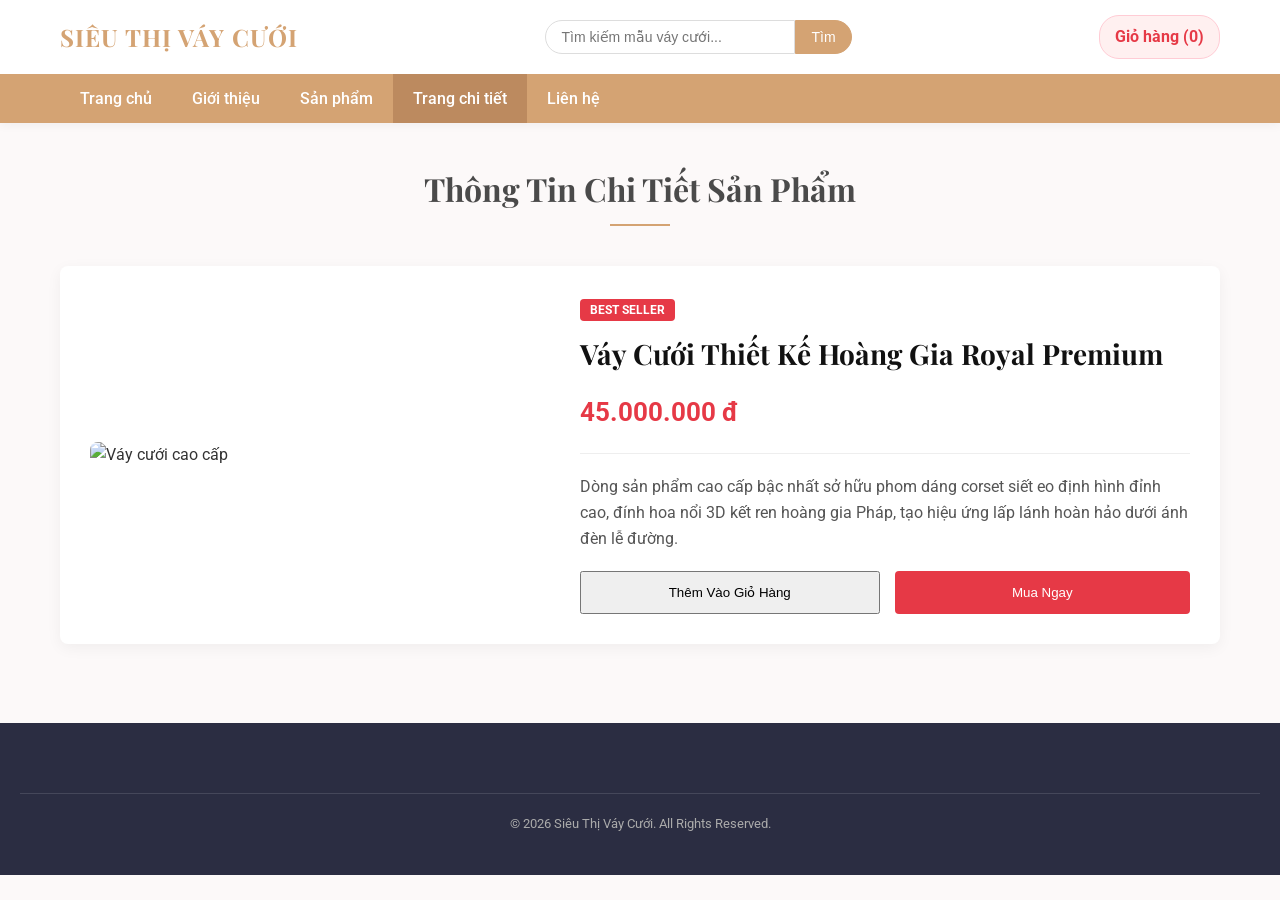
==== html/chi-tiet.html @ a9805159 "https://github.com/TKW-22526/final-test-web-design-legiahuy1239999.git" ====
<!DOCTYPE html>
<html lang="vi">
<head>
    <meta charset="UTF-8">
    <meta name="viewport" content="width=device-width, initial-scale=1.0">
    <title>Chi Tiết Thiết Kế Cao Cấp - Siêu Thị Váy Cưới</title>
    <link rel="stylesheet" href="../css/style.css">
</head>
<body>

    <header>
        <div class="header-container">
            <div class="logo"><h1>SIÊU THỊ VÁY CƯỚI</h1></div>
            <div class="search-bar"><input type="text" placeholder="Tìm kiếm mẫu váy cưới..."><button type="button">Tìm</button></div>
            <div class="cart-icon">Giỏ hàng (<span id="cart-badge">0</span>)</div>
        </div>
        <nav>
            <ul class="nav-links">
                <li><a href="../index.html">Trang chủ</a></li>
                <li><a href="gioi-thieu.html">Giới thiệu</a></li>
                <li><a href="san-pham.html">Sản phẩm</a></li>
                <li><a href="chi-tiet.html" class="active">Trang chi tiết</a></li>
                <li><a href="lien-he.html">Liên hệ</a></li>
            </ul>
        </nav>
    </header>

    <main>
        <h2 class="page-title">Thông Tin Chi Tiết Sản Phẩm</h2>
        <div class="detail-container" style="display: flex; gap: 40px; background: white; padding: 30px; border-radius: 8px; align-items: center;">
            <div class="detail-img" style="flex: 1;"><img src="../assets/IMG_9751.jpg" alt="Váy cưới cao cấp" style="width: 100%; border-radius: 8px;"></div>
            <div class="detail-info" style="flex: 1;">
                <span style="background: #e63946; color: white; padding: 4px 10px; font-size: 12px; font-weight: bold; border-radius: 4px;">BEST SELLER</span>
                <h2 style="margin: 10px 0; font-size: 28px; color: #111;">Váy Cưới Thiết Kế Hoàng Gia Royal Premium</h2>
                <p class="product-price" style="font-size: 26px; color: #e63946; font-weight: bold; margin: 15px 0;">45.000.000 đ</p>
                <hr style="border: 0; border-top: 1px solid #eee; margin: 20px 0;">
                <p style="color: #555; line-height: 1.6; margin-bottom: 20px;">Dòng sản phẩm cao cấp bậc nhất sở hữu phom dáng corset siết eo định hình đỉnh cao, đính hoa nổi 3D kết ren hoàng gia Pháp, tạo hiệu ứng lấp lánh hoàn hảo dưới ánh đèn lễ đường.</p>
                <div style="display: flex; gap: 15px;">
                    <button class="btn-cart" style="padding: 12px 25px; flex: 1; cursor: pointer;">Thêm Vào Giỏ Hàng</button>
                    <button class="btn-buy" style="padding: 12px 25px; flex: 1; cursor: pointer;">Mua Ngay</button>
                </div>
            </div>
        </div>
    </main>

    <footer>
        <div class="footer-bottom"><p>&copy; 2026 Siêu Thị Váy Cưới. All Rights Reserved.</p></div>
    </footer>

    <script>
        document.addEventListener('DOMContentLoaded', () => {
            let cartCount = localStorage.getItem('cartCount') ? parseInt(localStorage.getItem('cartCount')) : 0;
            const badge = document.getElementById('cart-badge');
            if(badge) badge.textContent = cartCount;

            document.querySelectorAll('.btn-buy, .btn-cart').forEach(button => {
                button.addEventListener('click', (e) => {
                    e.preventDefault();
                    cartCount++;
                    localStorage.setItem('cartCount', cartCount);
                    if(badge) badge.textContent = cartCount;
                    alert('Đã thêm mẫu thiết kế này vào giỏ hàng thành công!');
                });
            });
        });
    </script>
</body>
</html>
---- css/style.css ----
/* Reset CSS & Google Fonts */
@import url('https://fonts.googleapis.com/css2?family=Playfair+Display:ital,wght@0,400..700;1,400..700&family=Roboto:wght@300;400;500;700&display=swap');

* {
    margin: 0;
    padding: 0;
    box-sizing: border-box;
}

body {
    font-family: 'Roboto', sans-serif;
    background-color: #fcf9f9;
    color: #333;
    line-height: 1.6;
}

/* Header & Navigation */
header {
    background-color: #ffffff;
    box-shadow: 0 2px 10px rgba(0,0,0,0.05);
    position: sticky;
    top: 0;
    z-index: 1000;
}

.header-container {
    max-width: 1200px;
    margin: 0 auto;
    display: flex;
    justify-content: space-between;
    align-items: center;
    padding: 15px 20px;
}

.logo h1 {
    font-family: 'Playfair Display', serif;
    font-size: 24px;
    color: #d4a373;
    letter-spacing: 1px;
}

.search-bar {
    display: flex;
    align-items: center;
}

.search-bar input {
    padding: 8px 15px;
    border: 1px solid #ddd;
    border-radius: 20px 0 0 20px;
    outline: none;
    width: 250px;
    font-size: 14px;
}

.search-bar button {
    padding: 8px 15px;
    border: 1px solid #d4a373;
    background-color: #d4a373;
    color: white;
    border-radius: 0 20px 20px 0;
    cursor: pointer;
    font-size: 14px;
}

.cart-icon {
    background: #fff0f0;
    padding: 8px 15px;
    border-radius: 20px;
    font-weight: bold;
    color: #e63946;
    border: 1px solid #ffccd5;
}

nav {
    background-color: #d4a373;
}

.nav-links {
    max-width: 1200px;
    margin: 0 auto;
    display: flex;
    list-style: none;
    padding: 0 20px;
}

.nav-links li a {
    display: block;
    padding: 12px 20px;
    color: white;
    text-decoration: none;
    font-weight: 500;
    transition: 0.3s;
}

.nav-links li a:hover, .nav-links li a.active {
    background-color: #bc8a5f;
}

/* Banner Section */
.banner {
    height: 450px;
    display: flex;
    align-items: center;
    justify-content: center;
    text-align: center;
    color: white;
}

.banner-content h2 {
    font-family: 'Playfair Display', serif;
    font-size: 42px;
    margin-bottom: 15px;
    letter-spacing: 2px;
}

.banner-content p {
    font-size: 18px;
    font-weight: 300;
}

/* Main Content Layout */
main {
    max-width: 1200px;
    margin: 40px auto;
    padding: 0 20px;
    min-height: 500px;
}

.page-title {
    font-family: 'Playfair Display', serif;
    text-align: center;
    font-size: 32px;
    margin-bottom: 40px;
    position: relative;
    color: #4a4a4a;
}

.page-title::after {
    content: '';
    display: block;
    width: 60px;
    height: 2px;
    background-color: #d4a373;
    margin: 10px auto 0;
}

/* Products Grid */
.products-grid {
    display: grid;
    grid-template-columns: repeat(auto-fill, minmax(260px, 1fr));
    gap: 30px;
}

.product-card {
    background: white;
    border-radius: 8px;
    overflow: hidden;
    box-shadow: 0 4px 15px rgba(0,0,0,0.05);
    transition: transform 0.3s;
    display: flex;
    flex-direction: column;
}

.product-card:hover {
    transform: translateY(-5px);
}

.product-card img {
    width: 100%;
    height: 350px;
    object-fit: cover;
}

.product-info {
    padding: 20px;
    text-align: center;
    flex-grow: 1;
    display: flex;
    flex-direction: column;
    justify-content: space-between;
}

.product-info h3 {
    font-size: 16px;
    margin-bottom: 10px;
    color: #333;
}

.product-price {
    color: #e63946;
    font-weight: bold;
    margin-bottom: 15px;
}

.btn-buy {
    background-color: #e63946;
    color: white;
    border: none;
    padding: 8px 15px;
    border-radius: 4px;
    cursor: pointer;
    font-weight: 500;
    transition: 0.3s;
    width: 100%;
}

.btn-buy:hover {
    background-color: #c92a36;
}

/* Forms & Static Pages Style */
.content-box {
    background: white;
    padding: 40px;
    border-radius: 8px;
    box-shadow: 0 4px 15px rgba(0,0,0,0.05);
    max-width: 800px;
    margin: 0 auto;
}

.content-box p {
    margin-bottom: 15px;
    color: #555;
}

.form-group {
    margin-bottom: 20px;
}

.form-group label {
    display: block;
    margin-bottom: 8px;
    font-weight: 500;
}

.form-group input, .form-group textarea {
    width: 100%;
    padding: 10px 15px;
    border: 1px solid #ddd;
    border-radius: 4px;
    outline: none;
}

.btn-submit {
    background-color: #d4a373;
    color: white;
    border: none;
    padding: 12px 25px;
    border-radius: 4px;
    cursor: pointer;
    font-weight: bold;
    width: 100%;
}

.btn-submit:hover {
    background-color: #bc8a5f;
}

/* Detail Page Custom Layout */
.detail-container {
    display: flex;
    gap: 40px;
    background: white;
    padding: 30px;
    border-radius: 8px;
    box-shadow: 0 4px 15px rgba(0,0,0,0.05);
}

.detail-img {
    flex: 1;
    max-width: 450px;
}

.detail-img img {
    width: 100%;
    border-radius: 6px;
}

.detail-info {
    flex: 1;
}

.detail-info h2 {
    font-family: 'Playfair Display', serif;
    margin-bottom: 15px;
}

.detail-info ul {
    margin: 20px 0;
    padding-left: 20px;
}

.detail-info ul li {
    margin-bottom: 8px;
}

/* Footer Section */
footer {
    background-color: #2b2d42;
    color: #f4f4f6;
    padding: 40px 20px;
    margin-top: 60px;
}

.footer-container {
    max-width: 1200px;
    margin: 0 auto;
    display: grid;
    grid-template-columns: repeat(auto-fit, minmax(250px, 1fr));
    gap: 30px;
}

.footer-section h4 {
    font-family: 'Playfair Display', serif;
    font-size: 18px;
    color: #d4a373;
    margin-bottom: 15px;
}

.footer-section p {
    font-size: 14px;
    margin-bottom: 8px;
    color: #ccc;
}

.footer-bottom {
    text-align: center;
    border-top: 1px solid #45475a;
    padding-top: 20px;
    margin-top: 30px;
    font-size: 13px;
    color: #aaa;
}
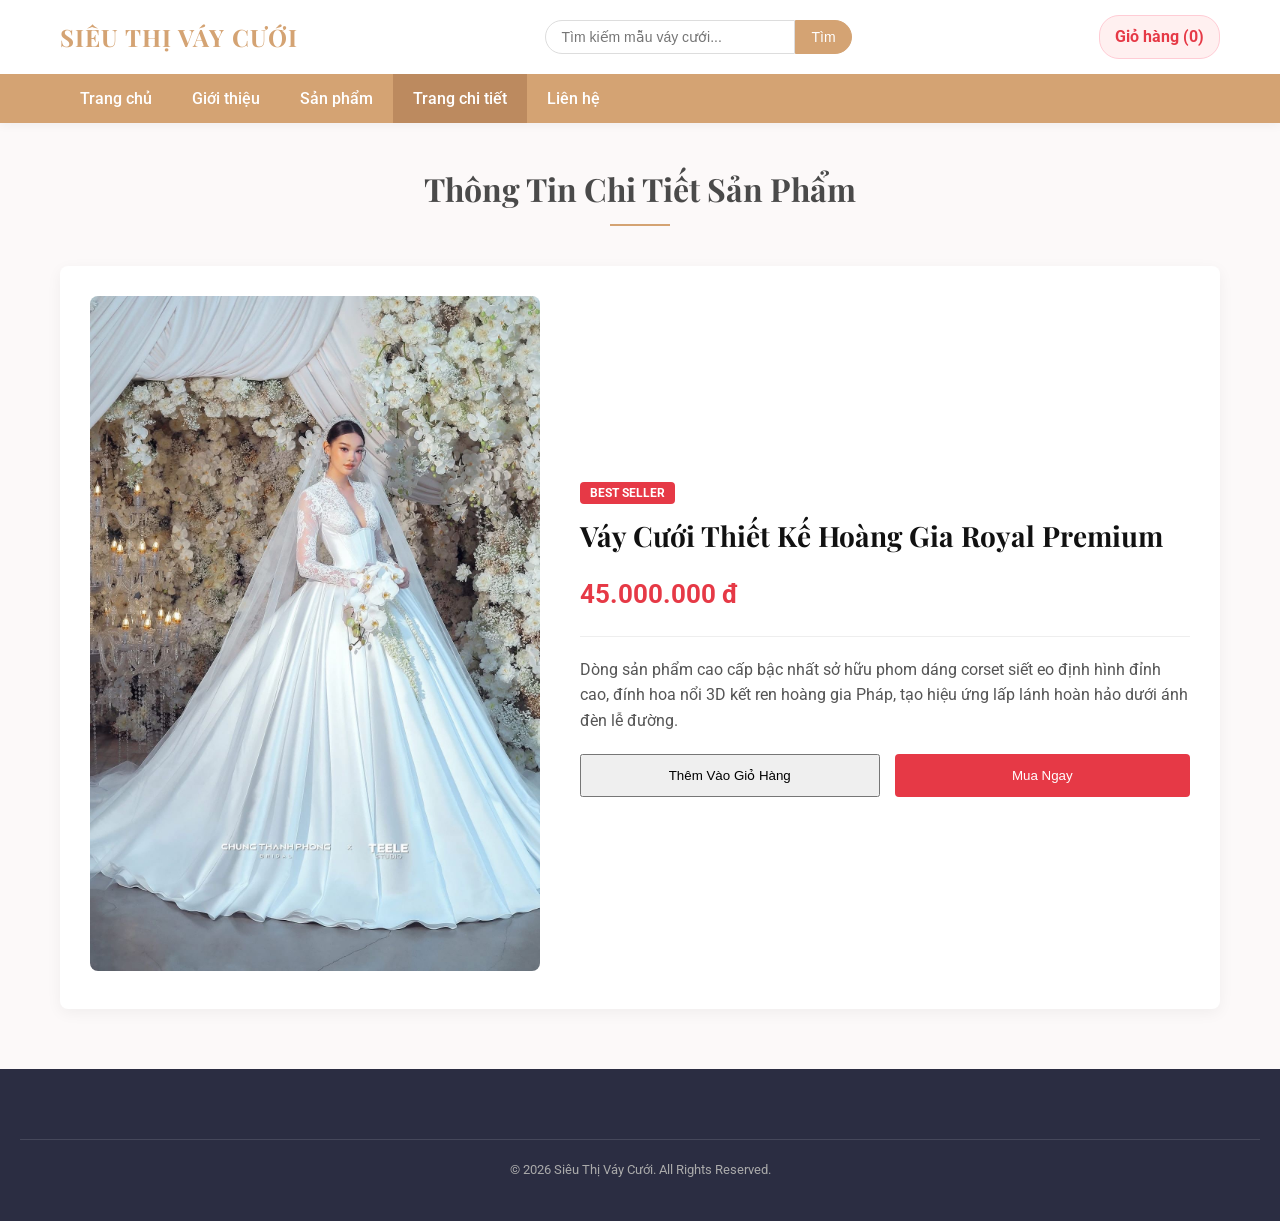
==== commit ef7c45b1: "h" ====
--- a/html/chi-tiet.html
+++ b/html/chi-tiet.html
@@ -28,7 +28,7 @@
     <main>
         <h2 class="page-title">Thông Tin Chi Tiết Sản Phẩm</h2>
         <div class="detail-container" style="display: flex; gap: 40px; background: white; padding: 30px; border-radius: 8px; align-items: center;">
-            <div class="detail-img" style="flex: 1;"><img src="../assets/IMG_9751.jpg" alt="Váy cưới cao cấp" style="width: 100%; border-radius: 8px;"></div>
+            <div class="detail-img" style="flex: 1;"><img src="../assets/IMG_9751.JPG" alt="Váy cưới cao cấp" style="width: 100%; border-radius: 8px;"></div>
             <div class="detail-info" style="flex: 1;">
                 <span style="background: #e63946; color: white; padding: 4px 10px; font-size: 12px; font-weight: bold; border-radius: 4px;">BEST SELLER</span>
                 <h2 style="margin: 10px 0; font-size: 28px; color: #111;">Váy Cưới Thiết Kế Hoàng Gia Royal Premium</h2>
